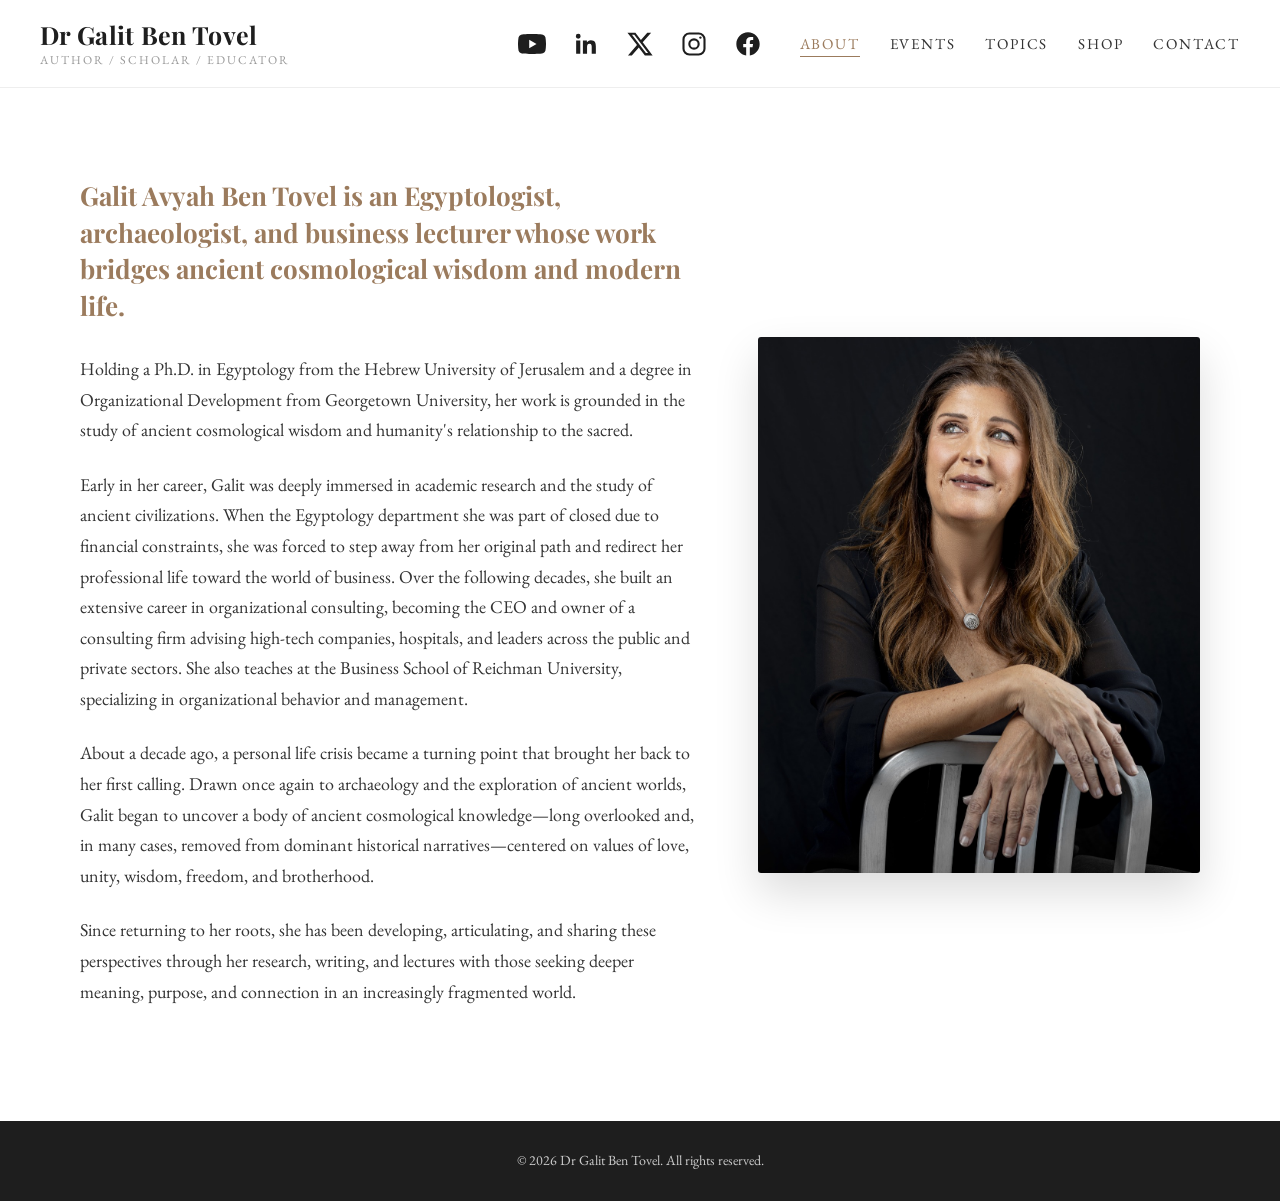
==== about.html @ e31b8ab0 "Initial commit of Galit website" ====
<!DOCTYPE html>
<html lang="en">
<head>
  <meta charset="UTF-8">
  <meta name="viewport" content="width=device-width, initial-scale=1.0">
  <title>About | Dr Galit Ben Tovel</title>
  <link rel="stylesheet" href="style.css">
</head>
<body>

  <header class="site-header">
    <a class="logo-block" href="index.html">
      <span class="logo">Dr Galit Ben Tovel</span>
      <span class="logo-tagline">author / scholar / educator</span>
    </a>
    <div class="social-icons">
      <a href="https://www.youtube.com/@drgalitbentovel" target="_blank" rel="noopener" aria-label="YouTube">
        <svg viewBox="0 0 24 24" fill="currentColor"><path d="M23.5 6.2a3 3 0 0 0-2.1-2.1C19.5 3.5 12 3.5 12 3.5s-7.5 0-9.4.6A3 3 0 0 0 .5 6.2 31 31 0 0 0 0 12a31 31 0 0 0 .5 5.8 3 3 0 0 0 2.1 2.1c1.9.6 9.4.6 9.4.6s7.5 0 9.4-.6a3 3 0 0 0 2.1-2.1A31 31 0 0 0 24 12a31 31 0 0 0-.5-5.8zM9.6 15.6V8.4l6.3 3.6-6.3 3.6z"/></svg>
      </a>
      <a href="https://www.linkedin.com/in/galit-ben-tovel-60364459/?isSelfProfile=false" target="_blank" rel="noopener" aria-label="LinkedIn">
        <svg viewBox="0 0 24 24" fill="currentColor"><path d="M20.447 20.452h-3.554v-5.569c0-1.328-.027-3.037-1.852-3.037-1.853 0-2.136 1.445-2.136 2.939v5.667H9.351V9h3.414v1.561h.046c.477-.9 1.637-1.85 3.37-1.85 3.601 0 4.267 2.37 4.267 5.455v6.286zM5.337 7.433a2.062 2.062 0 1 1 0-4.125 2.062 2.062 0 0 1 0 4.125zM7.114 20.452H3.558V9h3.556v11.452z"/></svg>
      </a>
      <a href="https://x.com/OnenessSite" target="_blank" rel="noopener" aria-label="X (Twitter)">
        <svg viewBox="0 0 24 24" fill="currentColor"><path d="M18.244 2.25h3.308l-7.227 8.26 8.502 11.24H16.17l-5.214-6.817L4.99 21.75H1.68l7.73-8.835L1.254 2.25H8.08l4.713 6.231zm-1.161 17.52h1.833L7.084 4.126H5.117z"/></svg>
      </a>
      <a href="https://www.instagram.com/galitbentovel/" target="_blank" rel="noopener" aria-label="Instagram">
        <svg viewBox="0 0 24 24" fill="none" stroke="currentColor" stroke-width="1.8"><rect x="3" y="3" width="18" height="18" rx="5"/><circle cx="12" cy="12" r="4"/><circle cx="17.5" cy="6.5" r="1" fill="currentColor" stroke="none"/></svg>
      </a>
      <a href="https://www.facebook.com/galitbentovel" target="_blank" rel="noopener" aria-label="Facebook">
        <svg viewBox="0 0 24 24" fill="currentColor"><path d="M22 12c0-5.523-4.477-10-10-10S2 6.477 2 12c0 4.991 3.657 9.128 8.438 9.879v-6.987h-2.54V12h2.54V9.797c0-2.506 1.492-3.89 3.777-3.89 1.094 0 2.238.195 2.238.195v2.46h-1.26c-1.243 0-1.63.771-1.63 1.562V12h2.773l-.443 2.892h-2.33v6.987C18.343 21.128 22 16.991 22 12z"/></svg>
      </a>
    </div>
    <nav class="main-nav">
      <ul>
        <li><a href="about.html" class="active">About</a></li>
        <li><a href="events.html">Events</a></li>
        <li><a href="topics.html">Topics</a></li>
        <li><a href="shop.html">Shop</a></li>
        <li><a href="contact.html">Contact</a></li>
      </ul>
    </nav>
  </header>

  <section class="about-intro">
    <div class="container grid">
      <div>
        <h1 class="gold-heading">Galit Avyah Ben Tovel is an Egyptologist, archaeologist, and business lecturer whose work bridges ancient cosmological wisdom and modern life.</h1>
        <p>Holding a Ph.D. in Egyptology from the Hebrew University of Jerusalem and a degree in Organizational Development from Georgetown University, her work is grounded in the study of ancient cosmological wisdom and humanity's relationship to the sacred.</p>
        <p>Early in her career, Galit was deeply immersed in academic research and the study of ancient civilizations. When the Egyptology department she was part of closed due to financial constraints, she was forced to step away from her original path and redirect her professional life toward the world of business. Over the following decades, she built an extensive career in organizational consulting, becoming the CEO and owner of a consulting firm advising high-tech companies, hospitals, and leaders across the public and private sectors. She also teaches at the Business School of Reichman University, specializing in organizational behavior and management.</p>
        <p>About a decade ago, a personal life crisis became a turning point that brought her back to her first calling. Drawn once again to archaeology and the exploration of ancient worlds, Galit began to uncover a body of ancient cosmological knowledge&mdash;long overlooked and, in many cases, removed from dominant historical narratives&mdash;centered on values of love, unity, wisdom, freedom, and brotherhood.</p>
        <p>Since returning to her roots, she has been developing, articulating, and sharing these perspectives through her research, writing, and lectures with those seeking deeper meaning, purpose, and connection in an increasingly fragmented world.</p>
      </div>
      <img src="assets/images/about-portrait.jpg" alt="Dr Galit Ben Tovel">
    </div>
  </section>

  <footer class="site-footer">
    &copy; 2026 Dr Galit Ben Tovel. All rights reserved.
  </footer>

</body>
</html>
---- style.css ----
@import url('https://fonts.googleapis.com/css2?family=Anton&family=Playfair+Display:ital,wght@0,600;0,700;1,600&family=EB+Garamond:ital@0;1&display=swap');

:root {
  --gold: #9b7b5d;
  --gold-dark: #7e6349;
  --dark: #1e1e1e;
  --text: #333333;
  --cream: #faf8f6;
  --max: 1200px;
}

* { box-sizing: border-box; }

html, body {
  margin: 0;
  padding: 0;
  color: var(--text);
  font-family: 'EB Garamond', serif;
  font-size: 18px;
  line-height: 1.7;
  -webkit-font-smoothing: antialiased;
}

img { max-width: 100%; display: block; }

a { color: inherit; text-decoration: none; }

.container {
  max-width: var(--max);
  margin: 0 auto;
  padding: 0 40px;
}

.display {
  font-family: 'Anton', sans-serif;
  text-transform: uppercase;
  letter-spacing: 1px;
  font-weight: 400;
}

.gold-heading {
  font-family: 'Playfair Display', serif;
  font-weight: 700;
  color: var(--gold);
}

/* ---------- Header ---------- */
.site-header {
  display: flex;
  align-items: center;
  justify-content: space-between;
  padding: 20px 40px;
  background: #fff;
  position: relative;
  z-index: 10;
  flex-wrap: wrap;
  gap: 12px;
  border-bottom: 1px solid #eee;
}

.logo-block {
  display: flex;
  flex-direction: column;
  gap: 3px;
  line-height: 1.2;
}

.logo {
  font-family: 'Playfair Display', serif;
  font-weight: 700;
  font-size: 25px;
  letter-spacing: 0.3px;
  color: var(--dark);
  transition: color 0.2s ease;
}

.logo-tagline {
  font-family: 'EB Garamond', serif;
  font-size: 12px;
  letter-spacing: 2px;
  text-transform: uppercase;
  color: #999;
}

.logo-block:hover .logo {
  color: var(--gold);
}

.social-icons {
  position: absolute;
  left: 50%;
  top: 50%;
  transform: translate(-50%, -50%);
  display: flex;
  gap: 26px;
}

.social-icons a {
  color: var(--dark);
  transition: color 0.2s ease, transform 0.2s ease;
}

.social-icons a:hover {
  color: var(--gold);
  transform: translateY(-2px);
}

.social-icons svg {
  width: 28px;
  height: 28px;
  display: block;
}

.main-nav ul {
  list-style: none;
  display: flex;
  gap: 30px;
  margin: 0;
  padding: 0;
}

.main-nav a {
  font-family: 'EB Garamond', serif;
  font-size: 15px;
  letter-spacing: 1.8px;
  text-transform: uppercase;
  position: relative;
  padding-bottom: 4px;
  transition: color 0.2s ease;
}

.main-nav a::after {
  content: "";
  position: absolute;
  left: 0;
  right: 100%;
  bottom: 0;
  height: 1px;
  background: var(--gold);
  transition: right 0.25s ease;
}

.main-nav a:hover,
.main-nav a.active {
  color: var(--gold);
}

.main-nav a:hover::after,
.main-nav a.active::after {
  right: 0;
}

/* ---------- Hero (home) ---------- */
.hero {
  position: relative;
  background: #000;
  color: #fff;
  overflow: hidden;
  display: flex;
  align-items: center;
  justify-content: center;
  gap: 55px;
  padding: 65px 60px 0 60px;
}

.starfield {
  position: absolute;
  top: -15%;
  left: 0;
  right: 0;
  bottom: -15%;
  overflow: hidden;
  pointer-events: none;
  z-index: 0;
  will-change: transform;
}

.starfield .star {
  position: absolute;
  background: #fff;
  border-radius: 50%;
}

@keyframes star-twinkle {
  0%, 100% { opacity: 0.15; }
  50% { opacity: 1; }
}

@keyframes star-drift {
  0% { transform: translate(0, 0); }
  100% { transform: translate(var(--drift-x, 10px), var(--drift-y, 8px)); }
}

.starfield .shooting-star {
  position: absolute;
  width: 2px;
  height: 2px;
  background: #fff;
  border-radius: 50%;
  opacity: 0;
  box-shadow: 0 0 6px 1px rgba(255,255,255,0.8);
  animation-name: shooting-star;
  animation-timing-function: cubic-bezier(0.2, 0.6, 0.2, 1);
  animation-iteration-count: infinite;
}

.starfield .shooting-star::before {
  content: "";
  position: absolute;
  top: 50%;
  left: 50%;
  width: 110px;
  height: 1px;
  transform-origin: right center;
  transform: translate(-100%, -50%) rotate(32deg);
  background: linear-gradient(90deg, rgba(255,255,255,0.9), rgba(255,255,255,0));
}

@keyframes shooting-star {
  0% {
    opacity: 0;
    transform: translate(0, 0);
  }
  4% {
    opacity: 1;
  }
  22% {
    opacity: 0;
    transform: translate(260px, 165px);
  }
  100% {
    opacity: 0;
    transform: translate(260px, 165px);
  }
}

.hero-glow {
  position: absolute;
  inset: 0;
  z-index: 1;
  pointer-events: none;
  opacity: 0;
  transition: opacity 0.4s ease;
  background: radial-gradient(
    circle 220px at var(--mx, 50%) var(--my, 50%),
    rgba(255, 246, 224, 0.16),
    rgba(217, 194, 163, 0.07) 45%,
    transparent 72%
  );
}

.hero:hover .hero-glow {
  opacity: 1;
}

.hero .moon {
  position: absolute;
  top: 0px;
  left: 120px;
  width: 155px;
  max-width: 14.5vw;
}

.hero-photo {
  position: relative;
  order: 2;
  align-self: flex-end;
  flex-shrink: 0;
  width: 470px;
  aspect-ratio: 933 / 1230;
  height: auto;
  object-fit: cover;
  object-position: center top;
  border-radius: 6px 6px 0 0;
  box-shadow: 0 25px 50px rgba(0,0,0,0.5);
}

.hero-copy {
  position: relative;
  z-index: 2;
  order: 1;
  align-self: flex-start;
  padding-top: 25px;
  margin-left: 264px;
  max-width: 500px;
}

.hero-copy h1 {
  font-size: 43px;
  line-height: 1.22;
  margin: 0 0 22px;
}

.hero-copy p {
  font-size: 18.5px;
  margin: 0 0 26px;
}

.video-link {
  display: inline-flex;
  align-items: center;
  gap: 14px;
  font-family: 'Anton', sans-serif;
  color: #d9c2a3;
  letter-spacing: 2px;
  font-size: 20px;
  transition: color 0.2s ease;
}

.video-link:hover {
  color: #fff;
}

.play-btn {
  display: inline-flex;
  align-items: center;
  justify-content: center;
  width: 34px;
  height: 34px;
  border-radius: 50%;
  background: #fff;
  color: #000;
  font-size: 14px;
  transition: transform 0.2s ease;
}

.video-link:hover .play-btn {
  transform: scale(1.1);
}

/* ---------- About teaser (home) ---------- */
.about-teaser {
  padding: 100px 0;
}

.about-teaser .grid {
  display: block;
}

.about-teaser img {
  border-radius: 3px;
  box-shadow: 0 20px 45px rgba(0,0,0,0.14);
}

.about-photo-frame img {
  width: 100%;
  aspect-ratio: 16 / 9;
  object-fit: cover;
  object-position: center 20%;
}

.about-teaser h2 {
  font-size: 30px;
  margin: 0 0 20px;
}

.about-teaser .more-link {
  display: inline-block;
  margin-top: 18px;
  color: var(--gold);
  font-style: italic;
  border-bottom: 1px solid transparent;
  transition: border-color 0.2s ease;
}

.about-teaser .more-link:hover {
  border-color: var(--gold);
}

/* ---------- About photo dots + lightbox slideshow ---------- */
.about-photo-wrap {
  position: relative;
}

.about-photo-frame {
  position: relative;
  overflow: hidden;
  border-radius: 3px;
}

.about-photo-frame img {
  transition: opacity 0.2s ease;
}

.about-photo-frame img.is-fading {
  opacity: 0;
}

.about-photo-scrim {
  position: absolute;
  left: 0;
  right: 0;
  bottom: 0;
  height: 65%;
  background: linear-gradient(to top, rgba(0,0,0,0.78), rgba(0,0,0,0) 100%);
  pointer-events: none;
}

.about-photo-scrim-top {
  position: absolute;
  left: 0;
  right: 0;
  top: 0;
  height: 45%;
  background: linear-gradient(to bottom, rgba(0,0,0,0.5), rgba(0,0,0,0) 100%);
  pointer-events: none;
}

.about-photo-heading {
  position: absolute;
  left: 50%;
  top: 25%;
  transform: translate(-50%, -50%);
  width: 90%;
  text-align: center;
  color: #fff;
  transition: opacity 0.2s ease;
}

.about-photo-heading.is-fading {
  opacity: 0;
}

.about-photo-heading h3 {
  margin: 0;
  font-family: 'Anton', sans-serif;
  text-transform: uppercase;
  font-weight: 400;
  letter-spacing: 1px;
  font-size: 46px;
  line-height: 1.15;
  text-shadow: 0 2px 14px rgba(0,0,0,0.55);
}

.about-photo-subtitle {
  margin: 10px 0 0;
  font-family: 'Anton', sans-serif;
  text-transform: uppercase;
  font-weight: 400;
  letter-spacing: 1px;
  font-size: 46px;
  line-height: 1.15;
  text-shadow: 0 2px 14px rgba(0,0,0,0.55);
}

.about-photo-subtitle:empty {
  display: none;
}

.about-photo-text {
  position: absolute;
  left: 0;
  right: 0;
  bottom: 0;
  padding: 28px 34px;
  color: #fff;
  text-align: center;
}

.about-photo-text p {
  font-family: 'EB Garamond', serif;
  font-weight: 700;
  font-size: 20px;
  line-height: 1.5;
  margin: 0 auto;
  max-width: 80%;
  transition: opacity 0.2s ease;
}

.about-photo-text p.is-fading {
  opacity: 0;
}

.slide-arrow {
  position: absolute;
  top: 50%;
  transform: translateY(-50%);
  width: 46px;
  height: 46px;
  border: none;
  border-radius: 50%;
  background: rgba(0,0,0,0.4);
  color: #fff;
  font-size: 17px;
  display: flex;
  align-items: center;
  justify-content: center;
  cursor: pointer;
  transition: background 0.2s ease, transform 0.2s ease;
  z-index: 3;
}

.slide-arrow:hover {
  background: rgba(0,0,0,0.65);
}

.slide-arrow.prev {
  left: 18px;
}

.slide-arrow.next {
  right: 18px;
}

.slide-dots {
  display: flex;
  justify-content: center;
  width: 100%;
  gap: 32px;
  margin-top: 30px;
}

.slide-dots .dot {
  background: none;
  border: none;
  padding: 6px 2px;
  cursor: pointer;
}

.slide-dots .dot img {
  width: 40px;
  aspect-ratio: 1 / 1;
  height: auto;
  display: block;
  object-fit: contain;
  box-shadow: none;
  border-radius: 0;
  transition: transform 0.25s ease, filter 0.25s ease;
}

.slide-dots .dot:hover:not(:disabled) img {
  transform: translateY(-3px);
}

.slide-dots .dot.active img {
  filter: invert(1) brightness(1.1);
}

.slide-dots .dot:disabled {
  cursor: default;
}

.lightbox {
  position: fixed;
  inset: 0;
  background: rgba(10,8,7,0.9);
  display: flex;
  align-items: center;
  justify-content: center;
  z-index: 1000;
  opacity: 0;
  pointer-events: none;
  transition: opacity 0.25s ease;
  padding: 40px;
}

.lightbox.open {
  opacity: 1;
  pointer-events: auto;
}

.lightbox-inner {
  position: relative;
  max-width: 760px;
  width: 100%;
  text-align: center;
  color: #fff;
}

.lightbox-slide img {
  width: 100%;
  aspect-ratio: 21 / 9;
  object-fit: cover;
  border-radius: 6px;
  box-shadow: 0 30px 70px rgba(0,0,0,0.55);
}

.lightbox-slide h3 {
  font-family: 'Playfair Display', serif;
  font-weight: 700;
  font-size: 24px;
  margin: 28px 0 12px;
}

.lightbox-slide p {
  font-family: 'EB Garamond', serif;
  font-size: 17px;
  max-width: 620px;
  margin: 0 auto;
  color: #ddd;
}

.lightbox-close {
  position: absolute;
  top: -46px;
  right: 0;
  background: none;
  border: none;
  color: #fff;
  font-size: 32px;
  line-height: 1;
  cursor: pointer;
}

.lightbox-nav {
  position: absolute;
  top: 160px;
  background: rgba(255,255,255,0.12);
  border: none;
  color: #fff;
  width: 42px;
  height: 42px;
  border-radius: 50%;
  font-size: 18px;
  cursor: pointer;
  transition: background 0.2s ease;
}

.lightbox-nav:hover {
  background: rgba(255,255,255,0.25);
}

.lightbox-nav.prev { left: -60px; }
.lightbox-nav.next { right: -60px; }

.lightbox-dots {
  margin-top: 26px;
  display: flex;
  gap: 10px;
  justify-content: center;
}

.lightbox-dots button {
  width: 9px;
  height: 9px;
  border-radius: 50%;
  background: rgba(255,255,255,0.35);
  border: none;
  cursor: pointer;
  padding: 0;
}

.lightbox-dots button.active {
  background: #fff;
}

@media (max-width: 900px) {
  .lightbox-nav.prev { left: 4px; }
  .lightbox-nav.next { right: 4px; }
  .lightbox-nav { top: 120px; }
}

/* ---------- Discover / cards (home) ---------- */
.discover-heading {
  text-align: center;
  font-size: 28px;
  margin: 0 0 55px;
}

.cards-row {
  display: grid;
  grid-template-columns: repeat(3, 1fr);
  gap: 34px;
  padding: 0 0 55px;
}

.card {
  position: relative;
  display: block;
  border-radius: 4px;
  overflow: hidden;
  aspect-ratio: 4 / 5;
  box-shadow: 0 18px 40px rgba(0,0,0,0.16);
  transition: transform 0.3s ease, box-shadow 0.3s ease;
}

.card:hover {
  transform: translateY(-4px);
  box-shadow: 0 24px 50px rgba(0,0,0,0.22);
}

.card img {
  width: 100%;
  height: 100%;
  object-fit: cover;
  transition: transform 0.4s ease;
}

.card:hover img {
  transform: scale(1.05);
}

.card .scrim {
  position: absolute;
  inset: 0;
  background: linear-gradient(to bottom, rgba(0,0,0,0) 0%, rgba(0,0,0,0.12) 35%, rgba(0,0,0,0.42) 62%, rgba(0,0,0,0.7) 100%);
}

.card .card-text {
  position: absolute;
  left: 0;
  right: 0;
  bottom: 26px;
  text-align: center;
  color: #fff;
}

.card .card-text h3 {
  font-family: 'Playfair Display', serif;
  font-weight: 700;
  text-transform: uppercase;
  letter-spacing: 2px;
  font-size: 26px;
  margin: 0 0 6px;
}

.card .card-text p {
  font-family: 'EB Garamond', serif;
  font-style: italic;
  font-size: 16px;
  margin: 0;
  opacity: 0.9;
}

.quote {
  text-align: center;
  font-style: italic;
  max-width: 760px;
  margin: 0 auto 100px;
  font-size: 19px;
  color: #555;
}

/* ---------- Newsletter ---------- */
.newsletter {
  background: #fff;
  color: var(--dark);
  padding: 90px 40px;
  border-top: 1px solid #eee;
}

.newsletter-inner {
  max-width: 800px;
  margin: 0 auto;
  text-align: center;
}

.newsletter p.lead {
  font-family: 'Playfair Display', serif;
  font-weight: 600;
  text-align: center;
  font-size: 24px;
  color: var(--gold);
  margin: 0 0 40px;
}

.newsletter form {
  display: flex;
  flex-wrap: wrap;
  gap: 16px;
  align-items: center;
  justify-content: center;
}

.newsletter label {
  font-family: 'EB Garamond', serif;
  letter-spacing: 1px;
  text-transform: uppercase;
  font-size: 14px;
  color: #777;
  display: flex;
  align-items: center;
  gap: 10px;
}

.newsletter input[type="text"],
.newsletter input[type="email"] {
  border: 1px solid #ddd;
  border-radius: 3px;
  padding: 14px 16px;
  font-family: 'EB Garamond', serif;
  font-size: 16px;
  min-width: 220px;
  transition: border-color 0.2s ease;
}

.newsletter input[type="text"]:focus,
.newsletter input[type="email"]:focus {
  outline: none;
  border-color: var(--gold);
}

.newsletter button {
  border: none;
  border-radius: 3px;
  background: var(--gold);
  color: #fff;
  font-family: 'Anton', sans-serif;
  letter-spacing: 1px;
  padding: 16px 28px;
  cursor: pointer;
  transition: background 0.2s ease;
}

.newsletter button:hover {
  background: var(--gold-dark);
}

/* ---------- Footer ---------- */
.site-footer {
  background: #1e1e1e;
  color: #ccc;
  text-align: center;
  padding: 28px 20px;
  font-size: 14px;
}

/* ---------- About page ---------- */
.about-intro {
  padding: 90px 0;
}

.about-intro .grid {
  display: grid;
  grid-template-columns: 1.4fr 1fr;
  gap: 60px;
  align-items: center;
}

.about-intro img {
  border-radius: 3px;
  box-shadow: 0 20px 45px rgba(0,0,0,0.14);
}

.about-intro h1 {
  font-size: 26px;
  line-height: 1.4;
  margin: 0 0 30px;
}

.about-intro p {
  margin: 0 0 24px;
}

/* ---------- Topics page ---------- */
.topics-hero {
  background: #fff;
  padding: 80px 40px 100px;
  color: var(--dark);
}

.topics-hero h1 {
  font-family: 'Playfair Display', serif;
  font-weight: 700;
  color: var(--gold);
  text-align: center;
  font-size: 34px;
  margin: 0 0 55px;
}

.topics-list {
  max-width: 780px;
  margin: 0 auto;
  list-style: none;
  padding: 0;
  font-size: 19px;
}

.topics-list li {
  margin-bottom: 20px;
  padding-bottom: 20px;
  border-bottom: 1px solid #eee;
}

.topics-list li:last-child {
  border-bottom: none;
}

.topics-list li a {
  color: var(--gold);
  text-decoration: underline;
  font-weight: 600;
  transition: color 0.2s ease;
}

.topics-list li a:hover {
  color: var(--gold-dark);
}

/* ---------- Simple pages ---------- */
.simple-page {
  padding: 100px 40px;
  text-align: center;
  min-height: 40vh;
}

.simple-page h1 {
  font-size: 30px;
  margin-bottom: 18px;
}

/* ---------- Events page ---------- */
.events-page {
  padding: 90px 40px 120px;
}

.events-page h1 {
  font-size: 32px;
  margin: 0 0 18px;
}

.events-intro {
  max-width: 640px;
  margin: 0 0 50px;
  color: #666;
}

.event-card {
  display: grid;
  grid-template-columns: 340px 1fr;
  gap: 40px;
  align-items: center;
  max-width: 900px;
  border: 1px solid #eee;
  border-radius: 4px;
  overflow: hidden;
  box-shadow: 0 18px 40px rgba(0,0,0,0.08);
}

.event-card img {
  width: 100%;
  height: 100%;
  min-height: 260px;
  object-fit: cover;
  display: block;
}

.event-card-body {
  padding: 30px 30px 30px 0;
}

.event-date {
  display: inline-block;
  font-family: 'Anton', sans-serif;
  letter-spacing: 1px;
  color: var(--gold);
  font-size: 15px;
  margin-bottom: 10px;
}

.event-card-body h2 {
  font-family: 'Playfair Display', serif;
  font-weight: 700;
  font-size: 24px;
  margin: 0 0 8px;
}

.event-location {
  font-style: italic;
  color: #888;
  margin: 0 0 16px;
}

.event-card-body p:not(.event-location) {
  margin: 0 0 24px;
}

.events-note {
  max-width: 640px;
  margin: 50px 0 0;
  color: #888;
  font-style: italic;
}

@media (max-width: 700px) {
  .event-card {
    grid-template-columns: 1fr;
  }
  .event-card-body {
    padding: 0 24px 24px;
  }
}

/* ---------- Individual topic pages ---------- */
.topic-page {
  padding: 90px 40px 120px;
  min-height: 50vh;
}

.topic-page .back-link {
  display: inline-block;
  font-size: 14px;
  letter-spacing: 1.5px;
  text-transform: uppercase;
  color: var(--gold);
  margin-bottom: 30px;
  border-bottom: 1px solid transparent;
  transition: border-color 0.2s ease;
}

.topic-page .back-link:hover {
  border-color: var(--gold);
}

.topic-page h1 {
  font-size: 32px;
  line-height: 1.4;
  max-width: 780px;
  margin: 0 0 26px;
}

.topic-page p {
  max-width: 700px;
  margin: 0 0 32px;
}

.cta-button {
  display: inline-block;
  background: var(--gold);
  color: #fff;
  letter-spacing: 1px;
  padding: 16px 30px;
  border-radius: 3px;
  transition: background 0.2s ease;
}

.cta-button:hover {
  background: var(--gold-dark);
}

/* ---------- Responsive ---------- */
@media (max-width: 860px) {
  .social-icons {
    display: none;
  }
  .about-teaser .grid,
  .about-intro .grid {
    grid-template-columns: 1fr;
  }
  .cards-row {
    grid-template-columns: 1fr;
  }
  .hero {
    min-height: 520px;
    padding: 60px 24px;
  }
  .hero-photo {
    display: none;
  }
  .hero-copy {
    max-width: 100%;
  }
  .main-nav ul {
    gap: 16px;
    flex-wrap: wrap;
  }
}
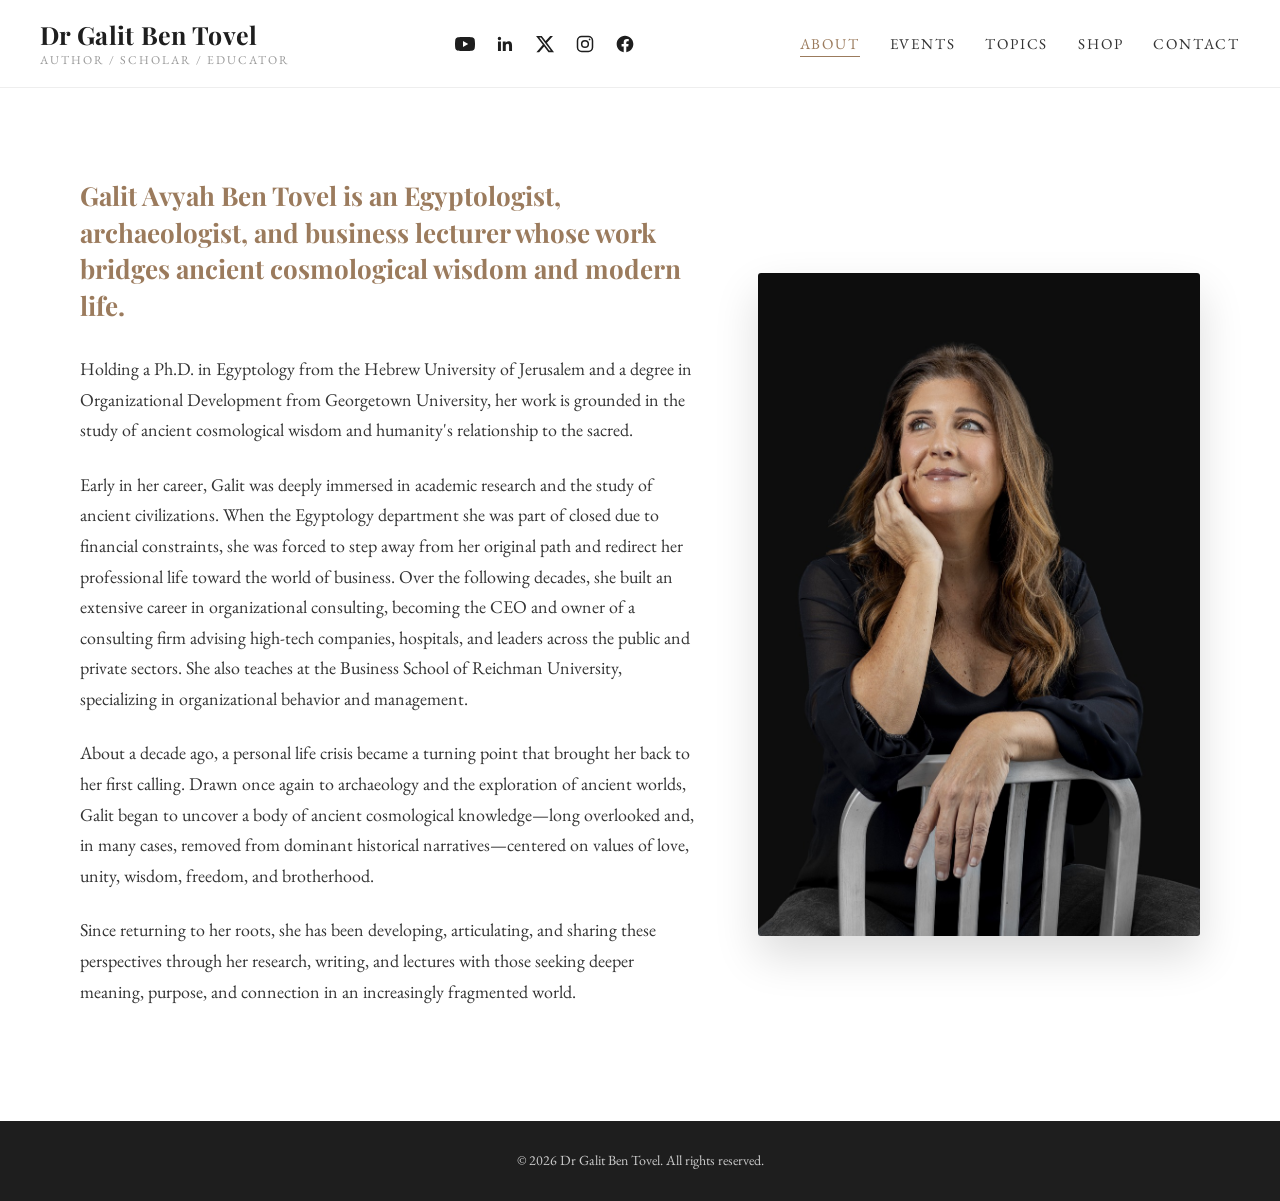
==== commit c904df89: "Add favicon, moon-stage images, and swap hero/about photos" ====
--- a/about.html
+++ b/about.html
@@ -5,6 +5,7 @@
   <meta name="viewport" content="width=device-width, initial-scale=1.0">
   <title>About | Dr Galit Ben Tovel</title>
   <link rel="stylesheet" href="style.css">
+  <link rel="icon" type="image/png" href="assets/images/galitfavicon.png">
 </head>
 <body>
 
--- a/style.css
+++ b/style.css
@@ -87,12 +87,11 @@
 }
 
 .social-icons {
-  position: absolute;
-  left: 50%;
-  top: 50%;
-  transform: translate(-50%, -50%);
   display: flex;
-  gap: 26px;
+  align-items: center;
+  justify-content: center;
+  flex: 1 1 auto;
+  gap: 20px;
 }
 
 .social-icons a {
@@ -106,8 +105,8 @@
 }
 
 .social-icons svg {
-  width: 28px;
-  height: 28px;
+  width: 20px;
+  height: 20px;
   display: block;
 }
 
@@ -533,7 +532,7 @@
 }
 
 .slide-dots .dot.active img {
-  filter: invert(1) brightness(1.1);
+  filter: invert(0.3) brightness(1.05);
 }
 
 .slide-dots .dot:disabled {
@@ -802,6 +801,18 @@
   transition: background 0.2s ease;
 }
 
+.newsletter button:disabled {
+  opacity: 0.6;
+  cursor: default;
+}
+
+.newsletter-status {
+  margin: 20px 0 0;
+  font-size: 14px;
+  color: var(--gold-dark);
+  min-height: 1.2em;
+}
+
 .newsletter button:hover {
   background: var(--gold-dark);
 }
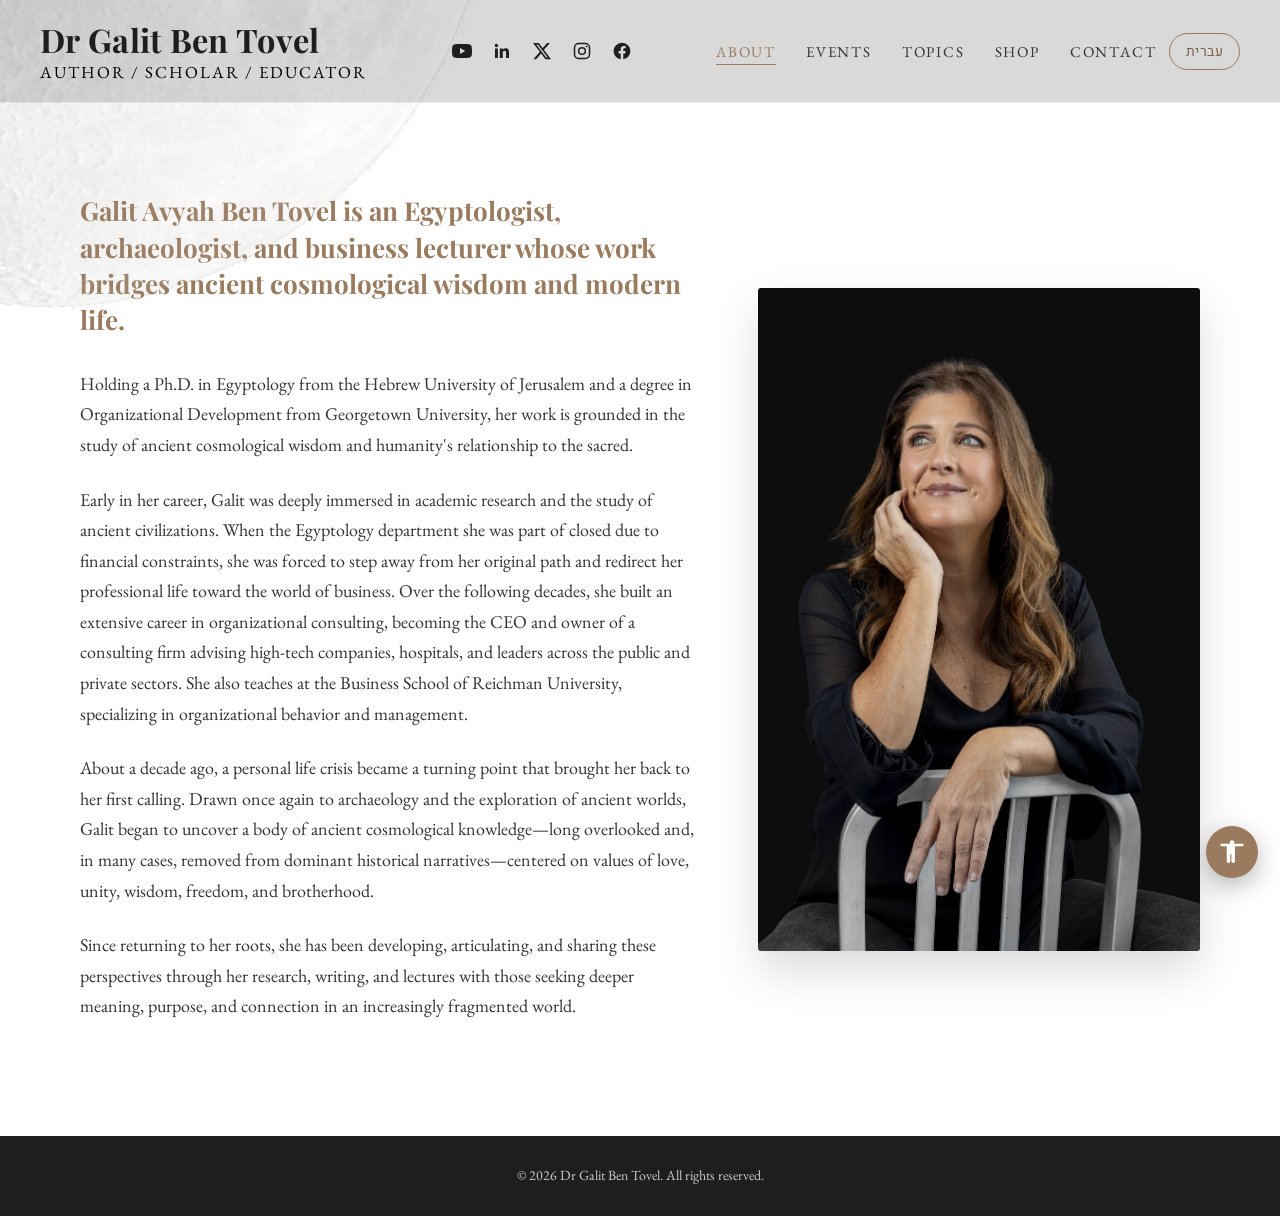
==== commit b9a3f343: "Add English/Hebrew language toggle and accessibility panel site-wide - site-tools.js (included on ev" ====
--- a/about.html
+++ b/about.html
@@ -59,5 +59,6 @@
     &copy; 2026 Dr Galit Ben Tovel. All rights reserved.
   </footer>
 
+  <script src="assets/js/site-tools.js"></script>
 </body>
 </html>
--- a/style.css
+++ b/style.css
@@ -1,4 +1,4 @@
-@import url('https://fonts.googleapis.com/css2?family=Anton&family=Playfair+Display:ital,wght@0,600;0,700;1,600&family=EB+Garamond:ital@0;1&display=swap');
+@import url('https://fonts.googleapis.com/css2?family=Anton&family=Playfair+Display:ital,wght@0,600;0,700;1,600&family=EB+Garamond:ital@0;1&family=Heebo:wght@400;500;700&family=Frank+Ruhl+Libre:wght@500;700&display=swap');
 
 :root {
   --gold: #9b7b5d;
@@ -14,6 +14,7 @@
 html, body {
   margin: 0;
   padding: 0;
+  overflow-x: hidden;
   color: var(--text);
   font-family: 'EB Garamond', serif;
   font-size: 18px;
@@ -50,7 +51,7 @@
   align-items: center;
   justify-content: space-between;
   padding: 20px 40px;
-  background: #fff;
+  background: rgba(0,0,0,0.15);
   position: relative;
   z-index: 10;
   flex-wrap: wrap;
@@ -58,32 +59,56 @@
   border-bottom: 1px solid #eee;
 }
 
+.site-header::before {
+  content: "";
+  position: absolute;
+  top: 50%;
+  left: 188px;
+  width: 655px;
+  height: 943px;
+  background-image: url('assets/images/galitmoon.png');
+  background-repeat: no-repeat;
+  background-position: center;
+  background-size: contain;
+  transform: translate(-50%, calc(-50% - 173px)) rotate(8deg);
+  opacity: 0.576;
+  z-index: -1;
+  pointer-events: none;
+}
+
+/* Pages without the dark hero: keep the header moon barely visible */
+body:not(:has(.hero)) .site-header::before {
+  opacity: 0.12;
+}
+
 .logo-block {
   display: flex;
   flex-direction: column;
   gap: 3px;
   line-height: 1.2;
+  position: relative;
+  z-index: 1;
 }
 
 .logo {
   font-family: 'Playfair Display', serif;
   font-weight: 700;
-  font-size: 25px;
+  font-size: 32.5px;
   letter-spacing: 0.3px;
+  transition: opacity 0.2s ease;
   color: var(--dark);
-  transition: color 0.2s ease;
 }
 
 .logo-tagline {
   font-family: 'EB Garamond', serif;
-  font-size: 12px;
+  font-size: 16.8px;
   letter-spacing: 2px;
   text-transform: uppercase;
-  color: #999;
+  color: #000;
 }
 
 .logo-block:hover .logo {
-  color: var(--gold);
+  opacity: 0.75;
 }
 
 .social-icons {
@@ -159,7 +184,9 @@
   align-items: center;
   justify-content: center;
   gap: 55px;
-  padding: 65px 60px 0 60px;
+  padding: 175px 60px 0 60px;
+  border: 3px solid #d9d9d9;
+  border-bottom: none;
 }
 
 .starfield {
@@ -253,11 +280,7 @@
 }
 
 .hero .moon {
-  position: absolute;
-  top: 0px;
-  left: 120px;
-  width: 155px;
-  max-width: 14.5vw;
+  display: none;
 }
 
 .hero-photo {
@@ -265,34 +288,33 @@
   order: 2;
   align-self: flex-end;
   flex-shrink: 0;
-  width: 470px;
-  aspect-ratio: 933 / 1230;
+  width: 874px;
   height: auto;
-  object-fit: cover;
-  object-position: center top;
-  border-radius: 6px 6px 0 0;
-  box-shadow: 0 25px 50px rgba(0,0,0,0.5);
+  margin-left: -180px;
+  background: none;
 }
 
 .hero-copy {
   position: relative;
   z-index: 2;
   order: 1;
-  align-self: flex-start;
-  padding-top: 25px;
-  margin-left: 264px;
-  max-width: 500px;
+  align-self: center;
+  flex: 1;
+  text-align: center;
 }
 
 .hero-copy h1 {
-  font-size: 43px;
+  font-size: 54px;
   line-height: 1.22;
   margin: 0 0 22px;
+  color: #fff;
+  text-shadow: 0 2px 18px rgba(0,0,0,0.45);
 }
 
 .hero-copy p {
-  font-size: 18.5px;
+  font-size: 22px;
   margin: 0 0 26px;
+  color: #fff;
 }
 
 .video-link {
@@ -369,6 +391,8 @@
 /* ---------- About photo dots + lightbox slideshow ---------- */
 .about-photo-wrap {
   position: relative;
+  max-width: 860px;
+  margin: 0 auto;
 }
 
 .about-photo-frame {
@@ -426,7 +450,7 @@
   text-transform: uppercase;
   font-weight: 400;
   letter-spacing: 1px;
-  font-size: 46px;
+  font-size: 34px;
   line-height: 1.15;
   text-shadow: 0 2px 14px rgba(0,0,0,0.55);
 }
@@ -437,7 +461,7 @@
   text-transform: uppercase;
   font-weight: 400;
   letter-spacing: 1px;
-  font-size: 46px;
+  font-size: 34px;
   line-height: 1.15;
   text-shadow: 0 2px 14px rgba(0,0,0,0.55);
 }
@@ -451,7 +475,7 @@
   left: 0;
   right: 0;
   bottom: 0;
-  padding: 28px 34px;
+  padding: 34px 30px;
   color: #fff;
   text-align: center;
 }
@@ -459,7 +483,7 @@
 .about-photo-text p {
   font-family: 'EB Garamond', serif;
   font-weight: 700;
-  font-size: 20px;
+  font-size: 21px;
   line-height: 1.5;
   margin: 0 auto;
   max-width: 80%;
@@ -732,10 +756,10 @@
 
 /* ---------- Newsletter ---------- */
 .newsletter {
-  background: #fff;
-  color: var(--dark);
-  padding: 90px 40px;
-  border-top: 1px solid #eee;
+  background: radial-gradient(ellipse 900px 420px at 50% -10%, #2c241a 0%, #17130e 55%, #0e0b09 100%);
+  color: #f4efe8;
+  padding: 95px 40px 100px;
+  border-top: 1px solid rgba(217, 194, 163, 0.25);
 }
 
 .newsletter-inner {
@@ -744,49 +768,53 @@
   text-align: center;
 }
 
+.newsletter-title {
+  font-family: 'Playfair Display', serif;
+  font-weight: 700;
+  font-size: 34px;
+  color: #d9c2a3;
+  margin: 0 0 12px;
+}
+
 .newsletter p.lead {
-  font-family: 'Playfair Display', serif;
-  font-weight: 600;
+  font-family: 'EB Garamond', serif;
+  font-style: italic;
   text-align: center;
-  font-size: 24px;
-  color: var(--gold);
-  margin: 0 0 40px;
+  font-size: 20px;
+  color: rgba(244, 239, 232, 0.85);
+  margin: 0 0 38px;
 }
 
 .newsletter form {
   display: flex;
   flex-wrap: wrap;
-  gap: 16px;
+  gap: 14px;
   align-items: center;
   justify-content: center;
 }
 
-.newsletter label {
-  font-family: 'EB Garamond', serif;
-  letter-spacing: 1px;
-  text-transform: uppercase;
-  font-size: 14px;
-  color: #777;
-  display: flex;
-  align-items: center;
-  gap: 10px;
-}
-
 .newsletter input[type="text"],
 .newsletter input[type="email"] {
-  border: 1px solid #ddd;
+  background: rgba(255, 255, 255, 0.07);
+  border: 1px solid rgba(217, 194, 163, 0.4);
   border-radius: 3px;
-  padding: 14px 16px;
+  padding: 15px 18px;
   font-family: 'EB Garamond', serif;
-  font-size: 16px;
-  min-width: 220px;
-  transition: border-color 0.2s ease;
+  font-size: 16.5px;
+  color: #fff;
+  min-width: 230px;
+  transition: border-color 0.2s ease, background 0.2s ease;
+}
+
+.newsletter input::placeholder {
+  color: rgba(244, 239, 232, 0.55);
 }
 
 .newsletter input[type="text"]:focus,
 .newsletter input[type="email"]:focus {
   outline: none;
-  border-color: var(--gold);
+  border-color: #d9c2a3;
+  background: rgba(255, 255, 255, 0.11);
 }
 
 .newsletter button {
@@ -795,10 +823,16 @@
   background: var(--gold);
   color: #fff;
   font-family: 'Anton', sans-serif;
-  letter-spacing: 1px;
-  padding: 16px 28px;
+  letter-spacing: 1.5px;
+  font-size: 15px;
+  padding: 16px 34px;
   cursor: pointer;
-  transition: background 0.2s ease;
+  transition: background 0.2s ease, transform 0.2s ease;
+}
+
+.newsletter button:hover {
+  background: #b08d63;
+  transform: translateY(-1px);
 }
 
 .newsletter button:disabled {
@@ -807,14 +841,78 @@
 }
 
 .newsletter-status {
-  margin: 20px 0 0;
+  margin: 22px 0 0;
+  font-size: 15px;
+  color: #d9c2a3;
+  min-height: 1.2em;
+}
+
+/* Per-topic newsletter signup (topics page) */
+.topic-signup {
+  margin-top: 10px;
+  padding: 22px 24px;
+  background: var(--cream);
+  border: 1px solid #ece5dd;
+  border-radius: 4px;
+}
+
+.topic-signup-note {
+  margin: 0 0 14px;
+  font-style: italic;
+  color: var(--gold-dark);
+  font-size: 16.5px;
+}
+
+.topic-signup-row {
+  display: flex;
+  flex-wrap: wrap;
+  gap: 10px;
+}
+
+.topic-signup input[type="text"],
+.topic-signup input[type="email"] {
+  flex: 1 1 180px;
+  border: 1px solid #ddd;
+  border-radius: 3px;
+  padding: 12px 14px;
+  font-family: 'EB Garamond', serif;
+  font-size: 16px;
+  min-width: 0;
+  transition: border-color 0.2s ease;
+}
+
+.topic-signup input:focus {
+  outline: none;
+  border-color: var(--gold);
+}
+
+.topic-signup button {
+  border: none;
+  border-radius: 3px;
+  background: var(--gold);
+  color: #fff;
+  font-family: 'Anton', sans-serif;
+  letter-spacing: 1px;
+  font-size: 14px;
+  padding: 12px 24px;
+  cursor: pointer;
+  transition: background 0.2s ease;
+}
+
+.topic-signup button:hover {
+  background: var(--gold-dark);
+}
+
+.topic-signup button:disabled {
+  opacity: 0.6;
+  cursor: default;
+}
+
+.topic-signup-status {
+  margin: 12px 0 0;
   font-size: 14px;
   color: var(--gold-dark);
   min-height: 1.2em;
-}
-
-.newsletter button:hover {
-  background: var(--gold-dark);
 }
 
 /* ---------- Footer ---------- */
@@ -854,19 +952,44 @@
 }
 
 /* ---------- Topics page ---------- */
-.topics-hero {
+.topics-banner {
+  position: relative;
+  background: #000;
+  color: #fff;
+  overflow: hidden;
+  text-align: center;
+  padding: 90px 40px 95px;
+  border: 3px solid #d9d9d9;
+  border-bottom: none;
+}
+
+.topics-banner-inner {
+  position: relative;
+  z-index: 2;
+  max-width: 760px;
+  margin: 0 auto;
+}
+
+.topics-banner h1 {
+  font-size: 40px;
+  line-height: 1.25;
+  margin: 0 0 16px;
+  color: #fff;
+  text-shadow: 0 2px 18px rgba(0,0,0,0.45);
+}
+
+.topics-banner p {
+  font-family: 'EB Garamond', serif;
+  font-style: italic;
+  font-size: 19px;
+  color: #d9c2a3;
+  margin: 0;
+}
+
+.topics-content {
   background: #fff;
-  padding: 80px 40px 100px;
+  padding: 70px 40px 110px;
   color: var(--dark);
-}
-
-.topics-hero h1 {
-  font-family: 'Playfair Display', serif;
-  font-weight: 700;
-  color: var(--gold);
-  text-align: center;
-  font-size: 34px;
-  margin: 0 0 55px;
 }
 
 .topics-list {
@@ -896,6 +1019,125 @@
 
 .topics-list li a:hover {
   color: var(--gold-dark);
+}
+
+/* Sheet-driven topics accordion */
+.topics-accordion {
+  max-width: 820px;
+  margin: 0 auto;
+}
+
+.topic-item {
+  background: #fff;
+  border: 1px solid #eee;
+  border-radius: 6px;
+  box-shadow: 0 10px 28px rgba(0,0,0,0.06);
+  margin-bottom: 20px;
+  padding: 0 30px;
+  transition: box-shadow 0.25s ease, border-color 0.25s ease, transform 0.25s ease;
+}
+
+.topic-item:hover {
+  border-color: #e3d5c4;
+  box-shadow: 0 16px 38px rgba(0,0,0,0.1);
+  transform: translateY(-2px);
+}
+
+.topic-item[open] {
+  border-color: #d9c2a3;
+  box-shadow: 0 18px 44px rgba(0,0,0,0.12);
+}
+
+.topic-item summary {
+  cursor: pointer;
+  list-style: none;
+  padding: 22px 52px 22px 0;
+  position: relative;
+  display: flex;
+  align-items: center;
+  gap: 22px;
+}
+
+.topic-thumb {
+  width: 130px;
+  height: 92px;
+  object-fit: cover;
+  border-radius: 5px;
+  flex-shrink: 0;
+  box-shadow: 0 8px 20px rgba(0,0,0,0.14);
+  background: #f2ede7;
+}
+
+.topic-item-titles {
+  flex: 1;
+  min-width: 0;
+}
+
+.topic-item summary::-webkit-details-marker {
+  display: none;
+}
+
+.topic-item summary::after {
+  content: "+";
+  position: absolute;
+  right: 0;
+  top: 50%;
+  transform: translateY(-50%);
+  width: 34px;
+  height: 34px;
+  line-height: 32px;
+  text-align: center;
+  border: 1px solid #d9c2a3;
+  border-radius: 50%;
+  font-family: 'EB Garamond', serif;
+  font-size: 22px;
+  color: var(--gold);
+  transition: background 0.2s ease, color 0.2s ease;
+}
+
+.topic-item[open] summary::after {
+  content: "\2013";
+  background: var(--gold);
+  border-color: var(--gold);
+  color: #fff;
+}
+
+.topic-item-title {
+  display: block;
+  font-family: 'Playfair Display', serif;
+  font-weight: 700;
+  font-size: 22px;
+  line-height: 1.35;
+  color: var(--gold);
+  transition: color 0.2s ease;
+}
+
+.topic-item summary:hover .topic-item-title {
+  color: var(--gold-dark);
+}
+
+.topic-item-subtitle {
+  display: block;
+  margin-top: 4px;
+  font-style: italic;
+  font-size: 17px;
+  color: #888;
+}
+
+.topic-item-body {
+  padding: 4px 0 30px;
+}
+
+
+.topic-item-body p {
+  margin: 0 0 18px;
+  font-size: 17.5px;
+}
+
+.topic-item-body .cta-button {
+  margin-top: 6px;
+  font-size: 15px;
+  padding: 13px 26px;
 }
 
 /* ---------- Simple pages ---------- */
@@ -938,6 +1180,18 @@
   box-shadow: 0 18px 40px rgba(0,0,0,0.08);
 }
 
+#eventsList .event-card {
+  margin-bottom: 40px;
+}
+
+.event-card.no-image {
+  grid-template-columns: 1fr;
+}
+
+.event-card.no-image .event-card-body {
+  padding: 30px;
+}
+
 .event-card img {
   width: 100%;
   height: 100%;
@@ -1050,19 +1304,539 @@
   }
   .cards-row {
     grid-template-columns: 1fr;
+    gap: 26px;
   }
   .hero {
-    min-height: 520px;
-    padding: 60px 24px;
-  }
-  .hero-photo {
-    display: none;
+    flex-direction: column;
+    gap: 0;
+    min-height: 0;
+    padding: 86px 24px 0;
+    text-align: center;
   }
   .hero-copy {
     max-width: 100%;
+    margin-left: 0;
+  }
+  .hero-copy h1 {
+    font-size: 36px;
+  }
+  .hero-copy p {
+    font-size: 19px;
+  }
+  .hero-photo {
+    margin-left: 0;
+  }
+  .hero-photo {
+    display: block;
+    width: min(468px, 95vw);
+    margin-top: 10px;
   }
   .main-nav ul {
     gap: 16px;
     flex-wrap: wrap;
-  }
-}
+    justify-content: center;
+  }
+  .site-header::before {
+    left: 50%;
+    width: 280px;
+    height: 403px;
+    transform: translate(-50%, calc(-50% - 110px)) rotate(8deg);
+    opacity: 0.4;
+  }
+  /* Pages without the dark hero: fade the moon out before it reaches the text */
+  body:not(:has(.hero)) .site-header::before {
+    opacity: 0.12;
+    -webkit-mask-image: linear-gradient(to bottom, #000 45%, transparent 72%);
+    mask-image: linear-gradient(to bottom, #000 45%, transparent 72%);
+  }
+}
+
+@media (max-width: 640px) {
+  .container {
+    padding: 0 20px;
+  }
+  .site-header {
+    flex-direction: column;
+    align-items: center;
+    text-align: center;
+    padding: 18px 20px 14px;
+    gap: 10px;
+  }
+  .logo {
+    font-size: 26px;
+  }
+  .logo-tagline {
+    font-size: 13px;
+  }
+  .main-nav a {
+    font-size: 13px;
+    letter-spacing: 1.4px;
+  }
+  .hero-copy h1 {
+    font-size: 31px;
+    text-wrap: balance;
+  }
+  .about-teaser {
+    padding: 55px 0;
+  }
+  .about-photo-frame img {
+    aspect-ratio: 4 / 5;
+  }
+  .about-photo-heading {
+    top: 24%;
+  }
+  .about-photo-heading h3,
+  .about-photo-subtitle {
+    font-size: 27px;
+  }
+  .about-photo-subtitle {
+    margin-top: 6px;
+  }
+  .about-photo-text {
+    padding: 24px 18px;
+  }
+  .about-photo-text p {
+    font-size: 17px;
+    max-width: 100%;
+    font-weight: 500;
+  }
+  .slide-arrow {
+    width: 38px;
+    height: 38px;
+    font-size: 14px;
+  }
+  .slide-arrow.prev { left: 10px; }
+  .slide-arrow.next { right: 10px; }
+  .slide-dots {
+    gap: 22px;
+    margin-top: 22px;
+  }
+  .slide-dots .dot img {
+    width: 34px;
+  }
+  .discover-heading {
+    font-size: 22px;
+    margin: 0 0 35px;
+    text-wrap: balance;
+  }
+  .quote {
+    font-size: 17px;
+    margin-bottom: 65px;
+  }
+  .newsletter {
+    padding: 60px 24px;
+  }
+  .newsletter p.lead {
+    font-size: 20px;
+    margin-bottom: 30px;
+  }
+  .newsletter form {
+    flex-direction: column;
+    align-items: stretch;
+  }
+  .newsletter label {
+    flex-direction: column;
+    align-items: flex-start;
+    gap: 6px;
+  }
+  .newsletter input[type="text"],
+  .newsletter input[type="email"] {
+    width: 100%;
+    min-width: 0;
+  }
+  .newsletter button {
+    width: 100%;
+  }
+  .topics-banner {
+    padding: 55px 24px 60px;
+  }
+  .topics-banner h1 {
+    font-size: 27px;
+    text-wrap: balance;
+  }
+  .topics-banner p {
+    font-size: 17px;
+  }
+  .topics-content {
+    padding: 45px 20px 80px;
+  }
+  .topic-item {
+    padding: 0 20px;
+  }
+  .topic-item summary {
+    padding: 18px 44px 18px 0;
+    gap: 14px;
+  }
+  .topic-thumb {
+    width: 82px;
+    height: 66px;
+  }
+  .about-intro,
+  .events-page,
+  .topic-page {
+    padding-top: 55px;
+    padding-bottom: 70px;
+  }
+  .events-page,
+  .topic-page {
+    padding-left: 24px;
+    padding-right: 24px;
+  }
+  .simple-page {
+    padding: 60px 24px;
+  }
+}
+
+/* ---------- Sign-up popup ---------- */
+.popup-overlay {
+  position: fixed;
+  inset: 0;
+  background: rgba(10,8,7,0.75);
+  display: flex;
+  align-items: center;
+  justify-content: center;
+  z-index: 2000;
+  opacity: 0;
+  pointer-events: none;
+  transition: opacity 0.25s ease;
+  padding: 20px;
+}
+
+.popup-overlay.open {
+  opacity: 1;
+  pointer-events: auto;
+}
+
+.popup-modal {
+  position: relative;
+  background: #fff;
+  color: var(--dark);
+  max-width: 440px;
+  width: 100%;
+  padding: 44px 36px;
+  border-radius: 6px;
+  text-align: center;
+  transform: translateY(10px);
+  transition: transform 0.25s ease;
+}
+
+.popup-overlay.open .popup-modal {
+  transform: translateY(0);
+}
+
+.popup-modal h3 {
+  font-family: 'Playfair Display', serif;
+  font-weight: 700;
+  font-size: 26px;
+  margin: 0 0 12px;
+}
+
+.popup-modal > p {
+  font-family: 'EB Garamond', serif;
+  font-size: 16px;
+  color: #666;
+  margin: 0 0 28px;
+}
+
+.popup-close {
+  position: absolute;
+  top: 12px;
+  right: 16px;
+  background: none;
+  border: none;
+  font-size: 26px;
+  line-height: 1;
+  color: #999;
+  cursor: pointer;
+}
+
+.popup-close:hover {
+  color: var(--dark);
+}
+
+.popup-modal form {
+  display: flex;
+  flex-direction: column;
+  gap: 14px;
+}
+
+.popup-modal label {
+  font-family: 'EB Garamond', serif;
+  letter-spacing: 1px;
+  text-transform: uppercase;
+  font-size: 13px;
+  color: #777;
+  display: flex;
+  flex-direction: column;
+  align-items: flex-start;
+  gap: 6px;
+}
+
+.popup-modal input[type="text"],
+.popup-modal input[type="email"] {
+  width: 100%;
+  border: 1px solid #ddd;
+  border-radius: 3px;
+  padding: 12px 14px;
+  font-family: 'EB Garamond', serif;
+  font-size: 16px;
+}
+
+.popup-modal input[type="text"]:focus,
+.popup-modal input[type="email"]:focus {
+  outline: none;
+  border-color: var(--gold);
+}
+
+.popup-modal button[type="submit"] {
+  margin-top: 6px;
+  padding: 14px 30px;
+  background: var(--gold);
+  color: #fff;
+  border: none;
+  border-radius: 3px;
+  font-family: 'Anton', sans-serif;
+  letter-spacing: 1px;
+  cursor: pointer;
+  transition: background 0.2s ease;
+}
+
+.popup-modal button[type="submit"]:hover {
+  background: var(--gold-dark);
+}
+
+.popup-modal button[type="submit"]:disabled {
+  opacity: 0.6;
+  cursor: default;
+}
+
+.popup-status {
+  margin: 14px 0 0;
+  font-size: 14px;
+  color: var(--gold-dark);
+  min-height: 1.2em;
+}
+
+/* ---------- Language toggle ---------- */
+.lang-toggle {
+  border: 1px solid var(--gold);
+  background: none;
+  color: var(--gold-dark);
+  font-family: 'Heebo', 'EB Garamond', sans-serif;
+  font-size: 14px;
+  letter-spacing: 0.5px;
+  padding: 7px 16px;
+  border-radius: 20px;
+  cursor: pointer;
+  transition: background 0.2s ease, color 0.2s ease;
+}
+
+.lang-toggle:hover {
+  background: var(--gold);
+  color: #fff;
+}
+
+/* ---------- Hebrew typography ---------- */
+html[lang="he"] body {
+  font-family: 'Frank Ruhl Libre', 'EB Garamond', serif;
+}
+
+html[lang="he"] .display,
+html[lang="he"] .main-nav a,
+html[lang="he"] .logo-tagline,
+html[lang="he"] button,
+html[lang="he"] .event-date,
+html[lang="he"] .cta-button {
+  font-family: 'Heebo', sans-serif;
+  letter-spacing: 0;
+}
+
+html[lang="he"] .display {
+  font-weight: 700;
+}
+
+html[lang="he"] .logo,
+html[lang="he"] .gold-heading,
+html[lang="he"] .newsletter-title,
+html[lang="he"] .topic-item-title,
+html[lang="he"] .card .card-text h3,
+html[lang="he"] .event-card-body h2,
+html[lang="he"] .popup-modal h3,
+html[lang="he"] .newsletter p.lead {
+  font-family: 'Frank Ruhl Libre', serif;
+  letter-spacing: 0;
+}
+
+html[dir="rtl"] .topic-item summary::after {
+  right: auto;
+  left: 0;
+}
+
+html[dir="rtl"] .topic-item summary {
+  padding: 22px 0 22px 52px;
+}
+
+@media (max-width: 640px) {
+  html[dir="rtl"] .topic-item summary {
+    padding: 18px 0 18px 44px;
+  }
+}
+
+/* ---------- Accessibility widget ---------- */
+.a11y-widget {
+  position: fixed;
+  bottom: 22px;
+  right: 22px;
+  z-index: 3000;
+  display: flex;
+  flex-direction: column;
+  align-items: flex-end;
+  gap: 12px;
+}
+
+html[dir="rtl"] .a11y-widget {
+  right: auto;
+  left: 22px;
+  align-items: flex-start;
+}
+
+.a11y-button {
+  width: 52px;
+  height: 52px;
+  border-radius: 50%;
+  border: none;
+  background: var(--gold);
+  color: #fff;
+  cursor: pointer;
+  display: flex;
+  align-items: center;
+  justify-content: center;
+  box-shadow: 0 8px 24px rgba(0,0,0,0.28);
+  transition: background 0.2s ease, transform 0.2s ease;
+}
+
+.a11y-button:hover {
+  background: var(--gold-dark);
+  transform: scale(1.06);
+}
+
+.a11y-button svg {
+  width: 28px;
+  height: 28px;
+}
+
+.a11y-panel {
+  display: none;
+  background: #fff;
+  color: var(--dark);
+  border: 1px solid #e5ddd3;
+  border-radius: 8px;
+  box-shadow: 0 18px 48px rgba(0,0,0,0.22);
+  padding: 18px 20px;
+  min-width: 230px;
+}
+
+.a11y-widget.open .a11y-panel {
+  display: block;
+}
+
+.a11y-title {
+  font-family: 'Playfair Display', 'Frank Ruhl Libre', serif;
+  font-weight: 700;
+  font-size: 18px;
+  color: var(--gold-dark);
+  margin: 0 0 12px;
+}
+
+.a11y-panel label {
+  display: flex;
+  align-items: center;
+  gap: 10px;
+  font-size: 15.5px;
+  padding: 6px 0;
+  cursor: pointer;
+}
+
+.a11y-panel input[type="checkbox"] {
+  width: 17px;
+  height: 17px;
+  accent-color: var(--gold);
+  cursor: pointer;
+}
+
+.a11y-reset {
+  margin-top: 12px;
+  border: 1px solid #ddd;
+  background: none;
+  border-radius: 3px;
+  padding: 7px 16px;
+  font-size: 13.5px;
+  color: #777;
+  cursor: pointer;
+}
+
+.a11y-reset:hover {
+  border-color: var(--gold);
+  color: var(--gold-dark);
+}
+
+/* ---------- Accessibility modes ---------- */
+html.acc-large body {
+  zoom: 1.18;
+}
+
+html.acc-contrast body,
+html.acc-contrast .quote,
+html.acc-contrast .events-intro,
+html.acc-contrast .event-location,
+html.acc-contrast .events-note,
+html.acc-contrast .topic-item-subtitle,
+html.acc-contrast .popup-modal > p {
+  color: #000;
+}
+
+html.acc-contrast .gold-heading,
+html.acc-contrast .topic-item-title,
+html.acc-contrast .topic-signup-note,
+html.acc-contrast .event-date,
+html.acc-contrast .newsletter-title {
+  color: #5a4227;
+}
+
+html.acc-contrast .newsletter p.lead,
+html.acc-contrast .newsletter-status,
+html.acc-contrast .topics-banner p,
+html.acc-contrast .video-link {
+  color: #f5e9d5;
+}
+
+html.acc-contrast .newsletter button,
+html.acc-contrast .topic-signup button,
+html.acc-contrast .cta-button,
+html.acc-contrast .popup-modal button[type="submit"] {
+  background: #5a4227;
+}
+
+html.acc-dyslexia body,
+html.acc-dyslexia body * {
+  font-family: Verdana, Arial, sans-serif !important;
+  letter-spacing: 0.04em !important;
+  word-spacing: 0.12em !important;
+}
+
+html.acc-dyslexia body p,
+html.acc-dyslexia .topic-item-body p,
+html.acc-dyslexia .about-intro p {
+  line-height: 1.95 !important;
+}
+
+html.acc-motion *,
+html.acc-motion *::before,
+html.acc-motion *::after {
+  animation: none !important;
+  transition: none !important;
+}
+
+html.acc-underline a {
+  text-decoration: underline !important;
+}
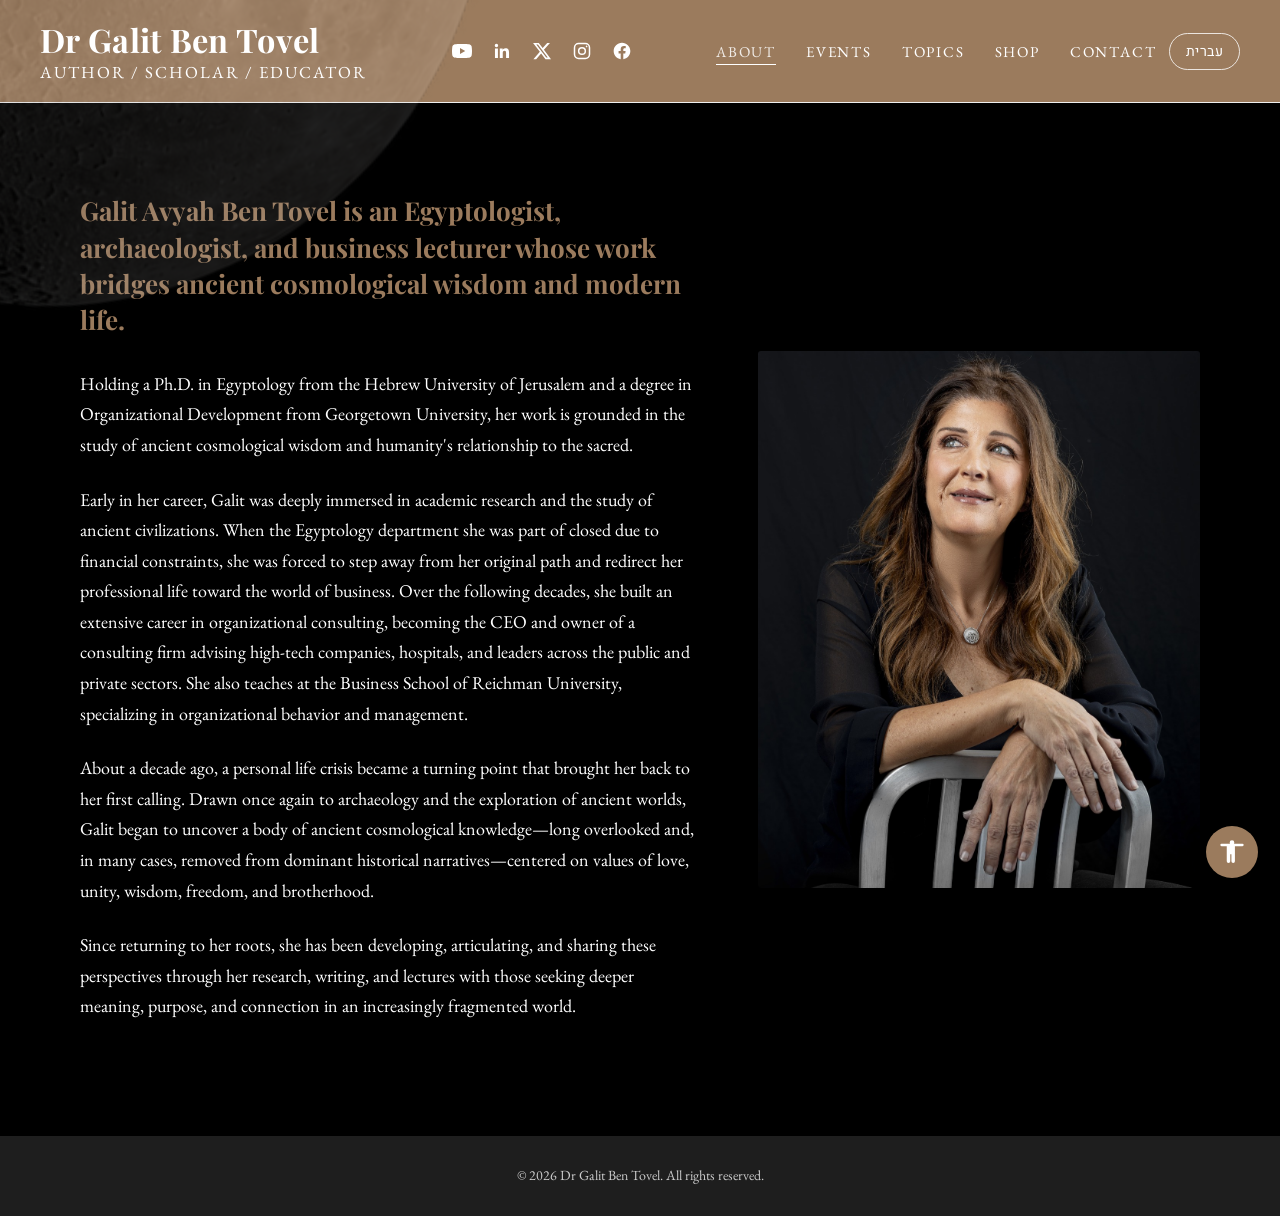
==== commit 4a1010e4: "Dark about page with old hero portrait; shorten lander subtext - About page: black background, white" ====
--- a/about.html
+++ b/about.html
@@ -44,14 +44,14 @@
 
   <section class="about-intro">
     <div class="container grid">
-      <div>
+      <div id="aboutText">
         <h1 class="gold-heading">Galit Avyah Ben Tovel is an Egyptologist, archaeologist, and business lecturer whose work bridges ancient cosmological wisdom and modern life.</h1>
         <p>Holding a Ph.D. in Egyptology from the Hebrew University of Jerusalem and a degree in Organizational Development from Georgetown University, her work is grounded in the study of ancient cosmological wisdom and humanity's relationship to the sacred.</p>
         <p>Early in her career, Galit was deeply immersed in academic research and the study of ancient civilizations. When the Egyptology department she was part of closed due to financial constraints, she was forced to step away from her original path and redirect her professional life toward the world of business. Over the following decades, she built an extensive career in organizational consulting, becoming the CEO and owner of a consulting firm advising high-tech companies, hospitals, and leaders across the public and private sectors. She also teaches at the Business School of Reichman University, specializing in organizational behavior and management.</p>
         <p>About a decade ago, a personal life crisis became a turning point that brought her back to her first calling. Drawn once again to archaeology and the exploration of ancient worlds, Galit began to uncover a body of ancient cosmological knowledge&mdash;long overlooked and, in many cases, removed from dominant historical narratives&mdash;centered on values of love, unity, wisdom, freedom, and brotherhood.</p>
         <p>Since returning to her roots, she has been developing, articulating, and sharing these perspectives through her research, writing, and lectures with those seeking deeper meaning, purpose, and connection in an increasingly fragmented world.</p>
       </div>
-      <img src="assets/images/about-portrait.jpg" alt="Dr Galit Ben Tovel">
+      <img id="aboutPortrait" src="assets/images/hero-photo.jpg" alt="Dr Galit Ben Tovel">
     </div>
   </section>
 
@@ -60,5 +60,6 @@
   </footer>
 
   <script src="assets/js/site-tools.js"></script>
+  <script src="assets/js/about-page.js"></script>
 </body>
 </html>
--- a/style.css
+++ b/style.css
@@ -51,7 +51,7 @@
   align-items: center;
   justify-content: space-between;
   padding: 20px 40px;
-  background: rgba(0,0,0,0.15);
+  background: var(--gold);
   position: relative;
   z-index: 10;
   flex-wrap: wrap;
@@ -81,6 +81,11 @@
   opacity: 0.12;
 }
 
+/* Home: no header moon */
+body:has(.hero) .site-header::before {
+  display: none;
+}
+
 .logo-block {
   display: flex;
   flex-direction: column;
@@ -96,7 +101,7 @@
   font-size: 32.5px;
   letter-spacing: 0.3px;
   transition: opacity 0.2s ease;
-  color: var(--dark);
+  color: #fff;
 }
 
 .logo-tagline {
@@ -104,7 +109,7 @@
   font-size: 16.8px;
   letter-spacing: 2px;
   text-transform: uppercase;
-  color: #000;
+  color: #fff;
 }
 
 .logo-block:hover .logo {
@@ -120,12 +125,12 @@
 }
 
 .social-icons a {
-  color: var(--dark);
+  color: #fff;
   transition: color 0.2s ease, transform 0.2s ease;
 }
 
 .social-icons a:hover {
-  color: var(--gold);
+  color: rgba(255,255,255,0.65);
   transform: translateY(-2px);
 }
 
@@ -144,6 +149,7 @@
 }
 
 .main-nav a {
+  color: #fff;
   font-family: 'EB Garamond', serif;
   font-size: 15px;
   letter-spacing: 1.8px;
@@ -160,13 +166,13 @@
   right: 100%;
   bottom: 0;
   height: 1px;
-  background: var(--gold);
+  background: #fff;
   transition: right 0.25s ease;
 }
 
 .main-nav a:hover,
 .main-nav a.active {
-  color: var(--gold);
+  color: rgba(255,255,255,0.85);
 }
 
 .main-nav a:hover::after,
@@ -177,14 +183,13 @@
 /* ---------- Hero (home) ---------- */
 .hero {
   position: relative;
-  background: #000;
-  color: #fff;
+  background: #6b6b6b url('assets/images/card-events.jpg') center / cover no-repeat;
+  color: #111;
   overflow: hidden;
   display: flex;
   align-items: center;
   justify-content: center;
-  gap: 55px;
-  padding: 175px 60px 0 60px;
+  padding: 233px 60px 92px;
   border: 3px solid #d9d9d9;
   border-bottom: none;
 }
@@ -208,8 +213,8 @@
 }
 
 @keyframes star-twinkle {
-  0%, 100% { opacity: 0.15; }
-  50% { opacity: 1; }
+  0%, 100% { opacity: 0.2; }
+  50% { opacity: 0.6; }
 }
 
 @keyframes star-drift {
@@ -217,90 +222,11 @@
   100% { transform: translate(var(--drift-x, 10px), var(--drift-y, 8px)); }
 }
 
-.starfield .shooting-star {
-  position: absolute;
-  width: 2px;
-  height: 2px;
-  background: #fff;
-  border-radius: 50%;
-  opacity: 0;
-  box-shadow: 0 0 6px 1px rgba(255,255,255,0.8);
-  animation-name: shooting-star;
-  animation-timing-function: cubic-bezier(0.2, 0.6, 0.2, 1);
-  animation-iteration-count: infinite;
-}
-
-.starfield .shooting-star::before {
-  content: "";
-  position: absolute;
-  top: 50%;
-  left: 50%;
-  width: 110px;
-  height: 1px;
-  transform-origin: right center;
-  transform: translate(-100%, -50%) rotate(32deg);
-  background: linear-gradient(90deg, rgba(255,255,255,0.9), rgba(255,255,255,0));
-}
-
-@keyframes shooting-star {
-  0% {
-    opacity: 0;
-    transform: translate(0, 0);
-  }
-  4% {
-    opacity: 1;
-  }
-  22% {
-    opacity: 0;
-    transform: translate(260px, 165px);
-  }
-  100% {
-    opacity: 0;
-    transform: translate(260px, 165px);
-  }
-}
-
-.hero-glow {
-  position: absolute;
-  inset: 0;
-  z-index: 1;
-  pointer-events: none;
-  opacity: 0;
-  transition: opacity 0.4s ease;
-  background: radial-gradient(
-    circle 220px at var(--mx, 50%) var(--my, 50%),
-    rgba(255, 246, 224, 0.16),
-    rgba(217, 194, 163, 0.07) 45%,
-    transparent 72%
-  );
-}
-
-.hero:hover .hero-glow {
-  opacity: 1;
-}
-
-.hero .moon {
-  display: none;
-}
-
-.hero-photo {
-  position: relative;
-  order: 2;
-  align-self: flex-end;
-  flex-shrink: 0;
-  width: 874px;
-  height: auto;
-  margin-left: -180px;
-  background: none;
-}
-
 .hero-copy {
   position: relative;
   z-index: 2;
-  order: 1;
-  align-self: center;
-  flex: 1;
   text-align: center;
+  max-width: 980px;
 }
 
 .hero-copy h1 {
@@ -308,13 +234,20 @@
   line-height: 1.22;
   margin: 0 0 22px;
   color: #fff;
-  text-shadow: 0 2px 18px rgba(0,0,0,0.45);
+  text-shadow:
+    -2px -2px 0 var(--gold), 2px -2px 0 var(--gold), -2px 2px 0 var(--gold), 2px 2px 0 var(--gold),
+    -2px 0 0 var(--gold), 2px 0 0 var(--gold), 0 -2px 0 var(--gold), 0 2px 0 var(--gold);
+}
+
+.hero-copy h1 .hero-line-2 {
+  font-size: 0.7em;
 }
 
 .hero-copy p {
-  font-size: 22px;
+  font-size: 26px;
   margin: 0 0 26px;
   color: #fff;
+  text-shadow: -0.25px -0.25px 0 var(--gold), 0.25px -0.25px 0 var(--gold), -0.25px 0.25px 0 var(--gold), 0.25px 0.25px 0 var(--gold);
 }
 
 .video-link {
@@ -924,9 +857,15 @@
   font-size: 14px;
 }
 
-/* ---------- About page ---------- */
+/* ---------- About page (dark) ---------- */
+body:has(.about-intro) {
+  background: #000;
+}
+
 .about-intro {
   padding: 90px 0;
+  background: #000;
+  color: #fff;
 }
 
 .about-intro .grid {
@@ -1192,6 +1131,247 @@
   padding: 30px;
 }
 
+.event-card > a {
+  display: block;
+  height: 100%;
+}
+
+.event-title-link {
+  transition: color 0.2s ease;
+}
+
+.event-title-link:hover {
+  color: var(--gold);
+}
+
+.event-meta {
+  font-weight: 700;
+  font-size: 17.5px;
+  color: var(--dark);
+  margin: 0 0 16px;
+}
+
+/* ---------- Single event page ---------- */
+.event-detail {
+  display: flex;
+  align-items: flex-start;
+  gap: 44px;
+  max-width: 1100px;
+}
+
+.event-detail-main {
+  flex: 1;
+  min-width: 0;
+}
+
+.event-gallery {
+  width: 280px;
+  flex-shrink: 0;
+  display: flex;
+  flex-direction: column;
+  gap: 16px;
+  position: sticky;
+  top: 30px;
+}
+
+.event-gallery img {
+  width: 100%;
+  aspect-ratio: 4 / 3;
+  object-fit: cover;
+  border-radius: 5px;
+  box-shadow: 0 10px 26px rgba(0,0,0,0.12);
+}
+
+@media (max-width: 860px) {
+  .event-detail {
+    flex-direction: column;
+    gap: 0;
+  }
+  .event-gallery {
+    position: static;
+    width: 100%;
+    display: grid;
+    grid-template-columns: repeat(3, 1fr);
+    gap: 10px;
+    margin: 24px 0 0;
+  }
+}
+
+.event-itinerary-title {
+  font-family: 'Playfair Display', 'Frank Ruhl Libre', serif;
+  font-weight: 700;
+  font-size: 25px;
+  color: var(--gold);
+  margin: 34px 0 14px;
+}
+
+.event-itinerary {
+  list-style: none;
+  padding: 0;
+  margin: 0 0 30px;
+  max-width: 720px;
+}
+
+.event-itinerary li {
+  position: relative;
+  padding: 10px 0 10px 26px;
+  border-bottom: 1px solid #f0eae2;
+}
+
+html[dir="rtl"] .event-itinerary li {
+  padding: 10px 26px 10px 0;
+}
+
+.event-itinerary li::before {
+  content: "☾";
+  position: absolute;
+  left: 0;
+  top: 10px;
+  color: var(--gold);
+}
+
+html[dir="rtl"] .event-itinerary li::before {
+  left: auto;
+  right: 0;
+}
+
+.event-itinerary strong {
+  color: var(--gold-dark);
+}
+
+/* RSVP form on the event page */
+.rsvp-form {
+  display: none;
+  margin-top: 26px;
+  padding: 26px 28px;
+  background: var(--cream);
+  border: 1px solid #ece5dd;
+  border-radius: 6px;
+  max-width: 640px;
+}
+
+.rsvp-form.open {
+  display: block;
+}
+
+.rsvp-form-title {
+  font-family: 'Playfair Display', 'Frank Ruhl Libre', serif;
+  font-weight: 700;
+  font-size: 21px;
+  color: var(--gold-dark);
+  margin: 0 0 16px;
+}
+
+.rsvp-row {
+  display: flex;
+  gap: 12px;
+  margin-bottom: 12px;
+}
+
+.rsvp-row input {
+  flex: 1;
+  min-width: 0;
+}
+
+.rsvp-form input,
+.rsvp-form textarea {
+  border: 1px solid #ddd;
+  border-radius: 3px;
+  padding: 12px 14px;
+  font-family: 'EB Garamond', serif;
+  font-size: 16px;
+  width: 100%;
+  transition: border-color 0.2s ease;
+}
+
+.rsvp-form textarea {
+  resize: vertical;
+  margin-bottom: 12px;
+}
+
+.rsvp-form input:focus,
+.rsvp-form textarea:focus {
+  outline: none;
+  border-color: var(--gold);
+}
+
+.rsvp-form button[type="submit"] {
+  border: none;
+  border-radius: 3px;
+  background: var(--gold);
+  color: #fff;
+  font-family: 'Anton', sans-serif;
+  letter-spacing: 1px;
+  font-size: 14px;
+  padding: 13px 28px;
+  cursor: pointer;
+  transition: background 0.2s ease;
+}
+
+.rsvp-form button[type="submit"]:hover {
+  background: var(--gold-dark);
+}
+
+.rsvp-form button[type="submit"]:disabled {
+  opacity: 0.6;
+  cursor: default;
+}
+
+.rsvp-status {
+  margin: 12px 0 0;
+  font-size: 14px;
+  color: var(--gold-dark);
+  min-height: 1.2em;
+}
+
+@media (max-width: 640px) {
+  .rsvp-row {
+    flex-direction: column;
+  }
+}
+
+.event-detail-img {
+  width: 100%;
+  max-height: 420px;
+  object-fit: cover;
+  border-radius: 6px;
+  margin: 14px 0 30px;
+  box-shadow: 0 18px 44px rgba(0,0,0,0.14);
+}
+
+.event-detail .event-date {
+  font-size: 16px;
+}
+
+.event-detail-title {
+  font-size: 34px;
+  line-height: 1.3;
+  margin: 4px 0 8px;
+}
+
+.event-detail p {
+  max-width: 720px;
+}
+
+.event-detail .cta-button {
+  margin-top: 14px;
+}
+
+.events-page .back-link {
+  display: inline-block;
+  font-size: 14px;
+  letter-spacing: 1.5px;
+  text-transform: uppercase;
+  color: var(--gold);
+  margin-bottom: 26px;
+  border-bottom: 1px solid transparent;
+  transition: border-color 0.2s ease;
+}
+
+.events-page .back-link:hover {
+  border-color: var(--gold);
+}
+
 .event-card img {
   width: 100%;
   height: 100%;
@@ -1310,7 +1490,7 @@
     flex-direction: column;
     gap: 0;
     min-height: 0;
-    padding: 86px 24px 0;
+    padding: 130px 24px 42px;
     text-align: center;
   }
   .hero-copy {
@@ -1321,15 +1501,7 @@
     font-size: 36px;
   }
   .hero-copy p {
-    font-size: 19px;
-  }
-  .hero-photo {
-    margin-left: 0;
-  }
-  .hero-photo {
-    display: block;
-    width: min(468px, 95vw);
-    margin-top: 10px;
+    font-size: 21px;
   }
   .main-nav ul {
     gap: 16px;
@@ -1619,9 +1791,9 @@
 
 /* ---------- Language toggle ---------- */
 .lang-toggle {
-  border: 1px solid var(--gold);
+  border: 1px solid rgba(255,255,255,0.8);
   background: none;
-  color: var(--gold-dark);
+  color: #fff;
   font-family: 'Heebo', 'EB Garamond', sans-serif;
   font-size: 14px;
   letter-spacing: 0.5px;
@@ -1632,8 +1804,8 @@
 }
 
 .lang-toggle:hover {
-  background: var(--gold);
-  color: #fff;
+  background: #fff;
+  color: var(--gold-dark);
 }
 
 /* ---------- Hebrew typography ---------- */
